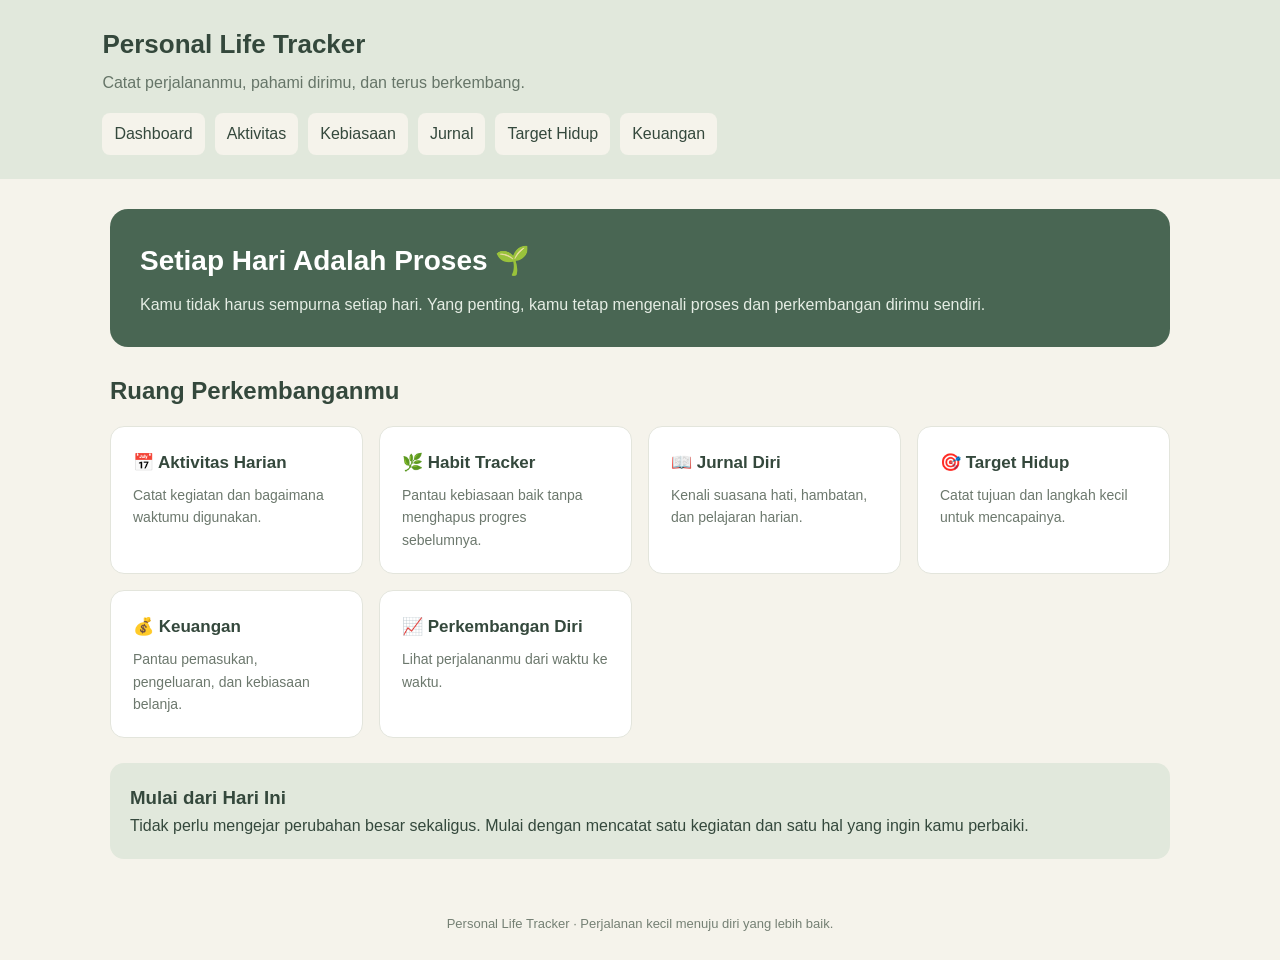
==== index.html @ 660a6859 "Buat halaman awal Personal Life Tracker" ====
<!DOCTYPE html>
<html lang="id">
<head>
    <meta charset="UTF-8">
    <meta name="viewport" content="width=device-width, initial-scale=1.0">
    <title>Personal Life Tracker</title>
    <style>
        * {
            box-sizing: border-box;
            margin: 0;
            padding: 0;
        }

        body {
            font-family: Arial, sans-serif;
            background: #f5f3eb;
            color: #34483c;
            line-height: 1.6;
        }

        header {
            background: #e1e8dc;
            padding: 24px 8%;
        }

        header h1 {
            font-size: 26px;
        }

        header p {
            color: #667568;
            margin-top: 4px;
        }

        nav {
            display: flex;
            flex-wrap: wrap;
            gap: 10px;
            margin-top: 18px;
        }

        nav a {
            text-decoration: none;
            color: #34483c;
            padding: 8px 12px;
            border-radius: 8px;
            background: #f5f3eb;
        }

        main {
            max-width: 1100px;
            margin: 30px auto;
            padding: 0 20px;
        }

        .welcome {
            background: #496653;
            color: white;
            padding: 30px;
            border-radius: 18px;
            margin-bottom: 25px;
        }

        .welcome h2 {
            font-size: 28px;
            margin-bottom: 8px;
        }

        .welcome p {
            color: #e5ede4;
        }

        .section-title {
            margin-bottom: 15px;
        }

        .cards {
            display: grid;
            grid-template-columns: repeat(auto-fit, minmax(210px, 1fr));
            gap: 16px;
        }

        .card {
            background: white;
            padding: 22px;
            border-radius: 14px;
            border: 1px solid #e3e5dc;
        }

        .card h3 {
            margin-bottom: 8px;
            font-size: 17px;
        }

        .card p {
            color: #6c786d;
            font-size: 14px;
        }

        .status {
            margin-top: 25px;
            padding: 20px;
            background: #e1e8dc;
            border-radius: 14px;
        }

        footer {
            text-align: center;
            padding: 25px;
            color: #758074;
            font-size: 13px;
        }

        @media (max-width: 600px) {
            header {
                padding: 20px;
            }

            .welcome {
                padding: 22px;
            }

            .welcome h2 {
                font-size: 23px;
            }

            main {
                margin-top: 20px;
            }
        }
    </style>
</head>
<body>

    <header>
        <h1>Personal Life Tracker</h1>
        <p>Catat perjalananmu, pahami dirimu, dan terus berkembang.</p>

        <nav>
            <a href="index.html">Dashboard</a>
            <a href="#aktivitas">Aktivitas</a>
            <a href="#kebiasaan">Kebiasaan</a>
            <a href="#jurnal">Jurnal</a>
            <a href="#target">Target Hidup</a>
            <a href="#keuangan">Keuangan</a>
        </nav>
    </header>

    <main>
        <section class="welcome">
            <h2>Setiap Hari Adalah Proses 🌱</h2>
            <p>
                Kamu tidak harus sempurna setiap hari.
                Yang penting, kamu tetap mengenali proses dan
                perkembangan dirimu sendiri.
            </p>
        </section>

        <h2 class="section-title">Ruang Perkembanganmu</h2>

        <section class="cards">
            <article class="card" id="aktivitas">
                <h3>📅 Aktivitas Harian</h3>
                <p>Catat kegiatan dan bagaimana waktumu digunakan.</p>
            </article>

            <article class="card" id="kebiasaan">
                <h3>🌿 Habit Tracker</h3>
                <p>Pantau kebiasaan baik tanpa menghapus progres sebelumnya.</p>
            </article>

            <article class="card" id="jurnal">
                <h3>📖 Jurnal Diri</h3>
                <p>Kenali suasana hati, hambatan, dan pelajaran harian.</p>
            </article>

            <article class="card" id="target">
                <h3>🎯 Target Hidup</h3>
                <p>Catat tujuan dan langkah kecil untuk mencapainya.</p>
            </article>

            <article class="card" id="keuangan">
                <h3>💰 Keuangan</h3>
                <p>Pantau pemasukan, pengeluaran, dan kebiasaan belanja.</p>
            </article>

            <article class="card" id="progres">
                <h3>📈 Perkembangan Diri</h3>
                <p>Lihat perjalananmu dari waktu ke waktu.</p>
            </article>
        </section>

        <section class="status">
            <h3>Mulai dari Hari Ini</h3>
            <p>
                Tidak perlu mengejar perubahan besar sekaligus.
                Mulai dengan mencatat satu kegiatan dan satu hal
                yang ingin kamu perbaiki.
            </p>
        </section>
    </main>

    <footer>
        Personal Life Tracker · Perjalanan kecil menuju diri yang lebih baik.
    </footer>

</body>
</html>
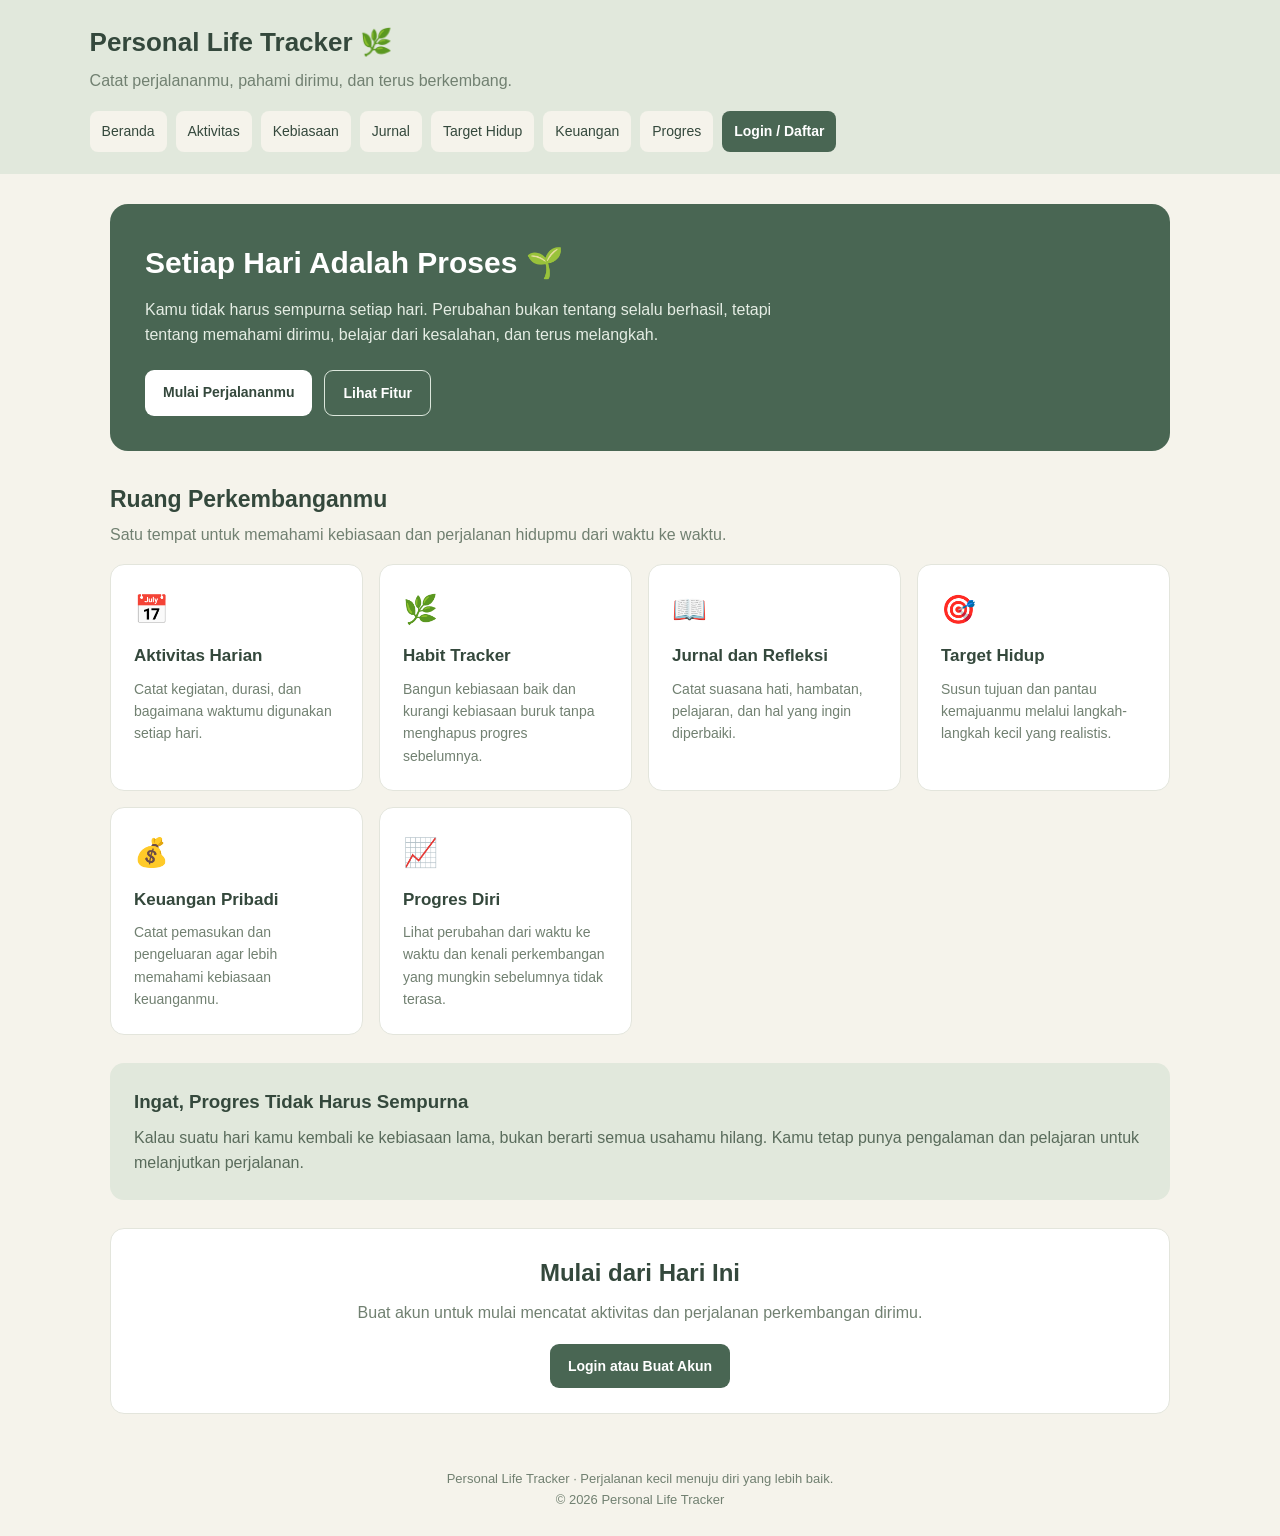
==== commit 14fc88c2: "Refactor index.html for improved UI and content Updated styles and content for improved layout and r" ====
--- a/index.html
+++ b/index.html
@@ -1,10 +1,11 @@
-
 <!DOCTYPE html>
 <html lang="id">
 <head>
     <meta charset="UTF-8">
     <meta name="viewport" content="width=device-width, initial-scale=1.0">
+    <meta name="description" content="Personal Life Tracker untuk mencatat aktivitas, kebiasaan, jurnal, keuangan, dan perkembangan diri.">
     <title>Personal Life Tracker</title>
+
     <style>
         * {
             box-sizing: border-box;
@@ -12,16 +13,38 @@
             padding: 0;
         }
 
+        :root {
+            --green: #496653;
+            --green-dark: #34483c;
+            --green-light: #e1e8dc;
+            --cream: #f5f3eb;
+            --white: #ffffff;
+            --text-muted: #718071;
+            --border: #e3e5dc;
+        }
+
+        html {
+            scroll-behavior: smooth;
+        }
+
         body {
             font-family: Arial, sans-serif;
-            background: #f5f3eb;
-            color: #34483c;
+            background: var(--cream);
+            color: var(--green-dark);
             line-height: 1.6;
         }
 
         header {
-            background: #e1e8dc;
-            padding: 24px 8%;
+            background: var(--green-light);
+            padding: 22px 7%;
+        }
+
+        .header-top {
+            display: flex;
+            align-items: center;
+            justify-content: space-between;
+            flex-wrap: wrap;
+            gap: 12px;
         }
 
         header h1 {
@@ -29,23 +52,40 @@
         }
 
         header p {
-            color: #667568;
+            color: var(--text-muted);
             margin-top: 4px;
         }
 
         nav {
             display: flex;
             flex-wrap: wrap;
-            gap: 10px;
+            align-items: center;
+            gap: 9px;
             margin-top: 18px;
         }
 
         nav a {
             text-decoration: none;
-            color: #34483c;
-            padding: 8px 12px;
+            color: var(--green-dark);
+            padding: 9px 12px;
             border-radius: 8px;
-            background: #f5f3eb;
+            background: var(--cream);
+            font-size: 14px;
+            transition: 0.2s;
+        }
+
+        nav a:hover {
+            background: #d0ddce;
+        }
+
+        nav .login-link {
+            background: var(--green);
+            color: var(--white);
+            font-weight: bold;
+        }
+
+        nav .login-link:hover {
+            background: #354e3d;
         }
 
         main {
@@ -55,37 +95,93 @@
         }
 
         .welcome {
-            background: #496653;
-            color: white;
-            padding: 30px;
+            background: var(--green);
+            color: var(--white);
+            padding: 35px;
             border-radius: 18px;
-            margin-bottom: 25px;
+            margin-bottom: 30px;
         }
 
         .welcome h2 {
-            font-size: 28px;
-            margin-bottom: 8px;
+            font-size: 30px;
+            margin-bottom: 10px;
         }
 
         .welcome p {
             color: #e5ede4;
-        }
-
-        .section-title {
-            margin-bottom: 15px;
+            max-width: 650px;
+        }
+
+        .welcome-actions {
+            display: flex;
+            flex-wrap: wrap;
+            gap: 12px;
+            margin-top: 22px;
+        }
+
+        .button {
+            display: inline-block;
+            text-decoration: none;
+            border-radius: 9px;
+            padding: 11px 18px;
+            font-weight: bold;
+            font-size: 14px;
+            transition: 0.2s;
+        }
+
+        .button-primary {
+            background: var(--white);
+            color: var(--green-dark);
+        }
+
+        .button-primary:hover {
+            background: var(--green-light);
+        }
+
+        .button-secondary {
+            border: 1px solid #dce7dc;
+            color: var(--white);
+        }
+
+        .button-secondary:hover {
+            background: #ffffff18;
+        }
+
+        .section-heading {
+            margin-bottom: 16px;
+        }
+
+        .section-heading h2 {
+            font-size: 23px;
+        }
+
+        .section-heading p {
+            color: var(--text-muted);
+            margin-top: 4px;
         }
 
         .cards {
             display: grid;
-            grid-template-columns: repeat(auto-fit, minmax(210px, 1fr));
+            grid-template-columns: repeat(auto-fit, minmax(220px, 1fr));
             gap: 16px;
         }
 
         .card {
-            background: white;
-            padding: 22px;
+            background: var(--white);
+            padding: 23px;
             border-radius: 14px;
-            border: 1px solid #e3e5dc;
+            border: 1px solid var(--border);
+            transition: transform 0.2s, box-shadow 0.2s;
+        }
+
+        .card:hover {
+            transform: translateY(-3px);
+            box-shadow: 0 8px 20px #34483c0c;
+        }
+
+        .card-icon {
+            font-size: 28px;
+            margin-bottom: 10px;
         }
 
         .card h3 {
@@ -94,21 +190,56 @@
         }
 
         .card p {
-            color: #6c786d;
+            color: var(--text-muted);
             font-size: 14px;
         }
 
         .status {
-            margin-top: 25px;
-            padding: 20px;
-            background: #e1e8dc;
+            margin-top: 28px;
+            padding: 24px;
+            background: var(--green-light);
             border-radius: 14px;
+        }
+
+        .status h3 {
+            margin-bottom: 8px;
+        }
+
+        .status p {
+            color: #596b5b;
+        }
+
+        .start-card {
+            margin-top: 28px;
+            padding: 25px;
+            background: var(--white);
+            border: 1px solid var(--border);
+            border-radius: 14px;
+            text-align: center;
+        }
+
+        .start-card h2 {
+            margin-bottom: 8px;
+        }
+
+        .start-card p {
+            color: var(--text-muted);
+            margin-bottom: 18px;
+        }
+
+        .start-card .button {
+            background: var(--green);
+            color: var(--white);
+        }
+
+        .start-card .button:hover {
+            background: #354e3d;
         }
 
         footer {
             text-align: center;
-            padding: 25px;
-            color: #758074;
+            padding: 25px 20px;
+            color: var(--text-muted);
             font-size: 13px;
         }
 
@@ -117,33 +248,57 @@
                 padding: 20px;
             }
 
-            .welcome {
-                padding: 22px;
-            }
-
-            .welcome h2 {
+            header h1 {
                 font-size: 23px;
+            }
+
+            nav {
+                gap: 7px;
+            }
+
+            nav a {
+                padding: 8px 10px;
+                font-size: 13px;
             }
 
             main {
                 margin-top: 20px;
+                padding: 0 15px;
+            }
+
+            .welcome {
+                padding: 24px;
+            }
+
+            .welcome h2 {
+                font-size: 24px;
+            }
+
+            .cards {
+                grid-template-columns: 1fr;
             }
         }
     </style>
 </head>
+
 <body>
-
     <header>
-        <h1>Personal Life Tracker</h1>
-        <p>Catat perjalananmu, pahami dirimu, dan terus berkembang.</p>
+        <div class="header-top">
+            <div>
+                <h1>Personal Life Tracker 🌿</h1>
+                <p>Catat perjalananmu, pahami dirimu, dan terus berkembang.</p>
+            </div>
+        </div>
 
         <nav>
-            <a href="index.html">Dashboard</a>
+            <a href="index.html">Beranda</a>
             <a href="#aktivitas">Aktivitas</a>
             <a href="#kebiasaan">Kebiasaan</a>
             <a href="#jurnal">Jurnal</a>
             <a href="#target">Target Hidup</a>
             <a href="#keuangan">Keuangan</a>
+            <a href="#progres">Progres</a>
+            <a href="pages/login.html" class="login-link">Login / Daftar</a>
         </nav>
     </header>
 
@@ -151,59 +306,120 @@
         <section class="welcome">
             <h2>Setiap Hari Adalah Proses 🌱</h2>
             <p>
-                Kamu tidak harus sempurna setiap hari.
-                Yang penting, kamu tetap mengenali proses dan
-                perkembangan dirimu sendiri.
+                Kamu tidak harus sempurna setiap hari. Perubahan bukan
+                tentang selalu berhasil, tetapi tentang memahami dirimu,
+                belajar dari kesalahan, dan terus melangkah.
+            </p>
+
+            <div class="welcome-actions">
+                <a href="pages/login.html" class="button button-primary">
+                    Mulai Perjalananmu
+                </a>
+
+                <a href="#fitur" class="button button-secondary">
+                    Lihat Fitur
+                </a>
+            </div>
+        </section>
+
+        <section id="fitur">
+            <div class="section-heading">
+                <h2>Ruang Perkembanganmu</h2>
+                <p>
+                    Satu tempat untuk memahami kebiasaan dan perjalanan
+                    hidupmu dari waktu ke waktu.
+                </p>
+            </div>
+
+            <div class="cards">
+                <article class="card" id="aktivitas">
+                    <div class="card-icon">📅</div>
+                    <h3>Aktivitas Harian</h3>
+                    <p>
+                        Catat kegiatan, durasi, dan bagaimana waktumu
+                        digunakan setiap hari.
+                    </p>
+                </article>
+
+                <article class="card" id="kebiasaan">
+                    <div class="card-icon">🌿</div>
+                    <h3>Habit Tracker</h3>
+                    <p>
+                        Bangun kebiasaan baik dan kurangi kebiasaan buruk
+                        tanpa menghapus progres sebelumnya.
+                    </p>
+                </article>
+
+                <article class="card" id="jurnal">
+                    <div class="card-icon">📖</div>
+                    <h3>Jurnal dan Refleksi</h3>
+                    <p>
+                        Catat suasana hati, hambatan, pelajaran, dan
+                        hal yang ingin diperbaiki.
+                    </p>
+                </article>
+
+                <article class="card" id="target">
+                    <div class="card-icon">🎯</div>
+                    <h3>Target Hidup</h3>
+                    <p>
+                        Susun tujuan dan pantau kemajuanmu melalui
+                        langkah-langkah kecil yang realistis.
+                    </p>
+                </article>
+
+                <article class="card" id="keuangan">
+                    <div class="card-icon">💰</div>
+                    <h3>Keuangan Pribadi</h3>
+                    <p>
+                        Catat pemasukan dan pengeluaran agar lebih
+                        memahami kebiasaan keuanganmu.
+                    </p>
+                </article>
+
+                <article class="card" id="progres">
+                    <div class="card-icon">📈</div>
+                    <h3>Progres Diri</h3>
+                    <p>
+                        Lihat perubahan dari waktu ke waktu dan kenali
+                        perkembangan yang mungkin sebelumnya tidak terasa.
+                    </p>
+                </article>
+            </div>
+        </section>
+
+        <section class="status">
+            <h3>Ingat, Progres Tidak Harus Sempurna</h3>
+            <p>
+                Kalau suatu hari kamu kembali ke kebiasaan lama,
+                bukan berarti semua usahamu hilang. Kamu tetap punya
+                pengalaman dan pelajaran untuk melanjutkan perjalanan.
             </p>
         </section>
 
-        <h2 class="section-title">Ruang Perkembanganmu</h2>
-
-        <section class="cards">
-            <article class="card" id="aktivitas">
-                <h3>📅 Aktivitas Harian</h3>
-                <p>Catat kegiatan dan bagaimana waktumu digunakan.</p>
-            </article>
-
-            <article class="card" id="kebiasaan">
-                <h3>🌿 Habit Tracker</h3>
-                <p>Pantau kebiasaan baik tanpa menghapus progres sebelumnya.</p>
-            </article>
-
-            <article class="card" id="jurnal">
-                <h3>📖 Jurnal Diri</h3>
-                <p>Kenali suasana hati, hambatan, dan pelajaran harian.</p>
-            </article>
-
-            <article class="card" id="target">
-                <h3>🎯 Target Hidup</h3>
-                <p>Catat tujuan dan langkah kecil untuk mencapainya.</p>
-            </article>
-
-            <article class="card" id="keuangan">
-                <h3>💰 Keuangan</h3>
-                <p>Pantau pemasukan, pengeluaran, dan kebiasaan belanja.</p>
-            </article>
-
-            <article class="card" id="progres">
-                <h3>📈 Perkembangan Diri</h3>
-                <p>Lihat perjalananmu dari waktu ke waktu.</p>
-            </article>
-        </section>
-
-        <section class="status">
-            <h3>Mulai dari Hari Ini</h3>
+        <section class="start-card">
+            <h2>Mulai dari Hari Ini</h2>
             <p>
-                Tidak perlu mengejar perubahan besar sekaligus.
-                Mulai dengan mencatat satu kegiatan dan satu hal
-                yang ingin kamu perbaiki.
+                Buat akun untuk mulai mencatat aktivitas dan perjalanan
+                perkembangan dirimu.
             </p>
+
+            <a href="pages/login.html" class="button">
+                Login atau Buat Akun
+            </a>
         </section>
     </main>
 
     <footer>
-        Personal Life Tracker · Perjalanan kecil menuju diri yang lebih baik.
+        <p>
+            Personal Life Tracker · Perjalanan kecil menuju diri yang lebih baik.
+        </p>
+        <p>© <span id="year"></span> Personal Life Tracker</p>
     </footer>
 
+    <script>
+        document.getElementById("year").textContent =
+            new Date().getFullYear();
+    </script>
 </body>
 </html>
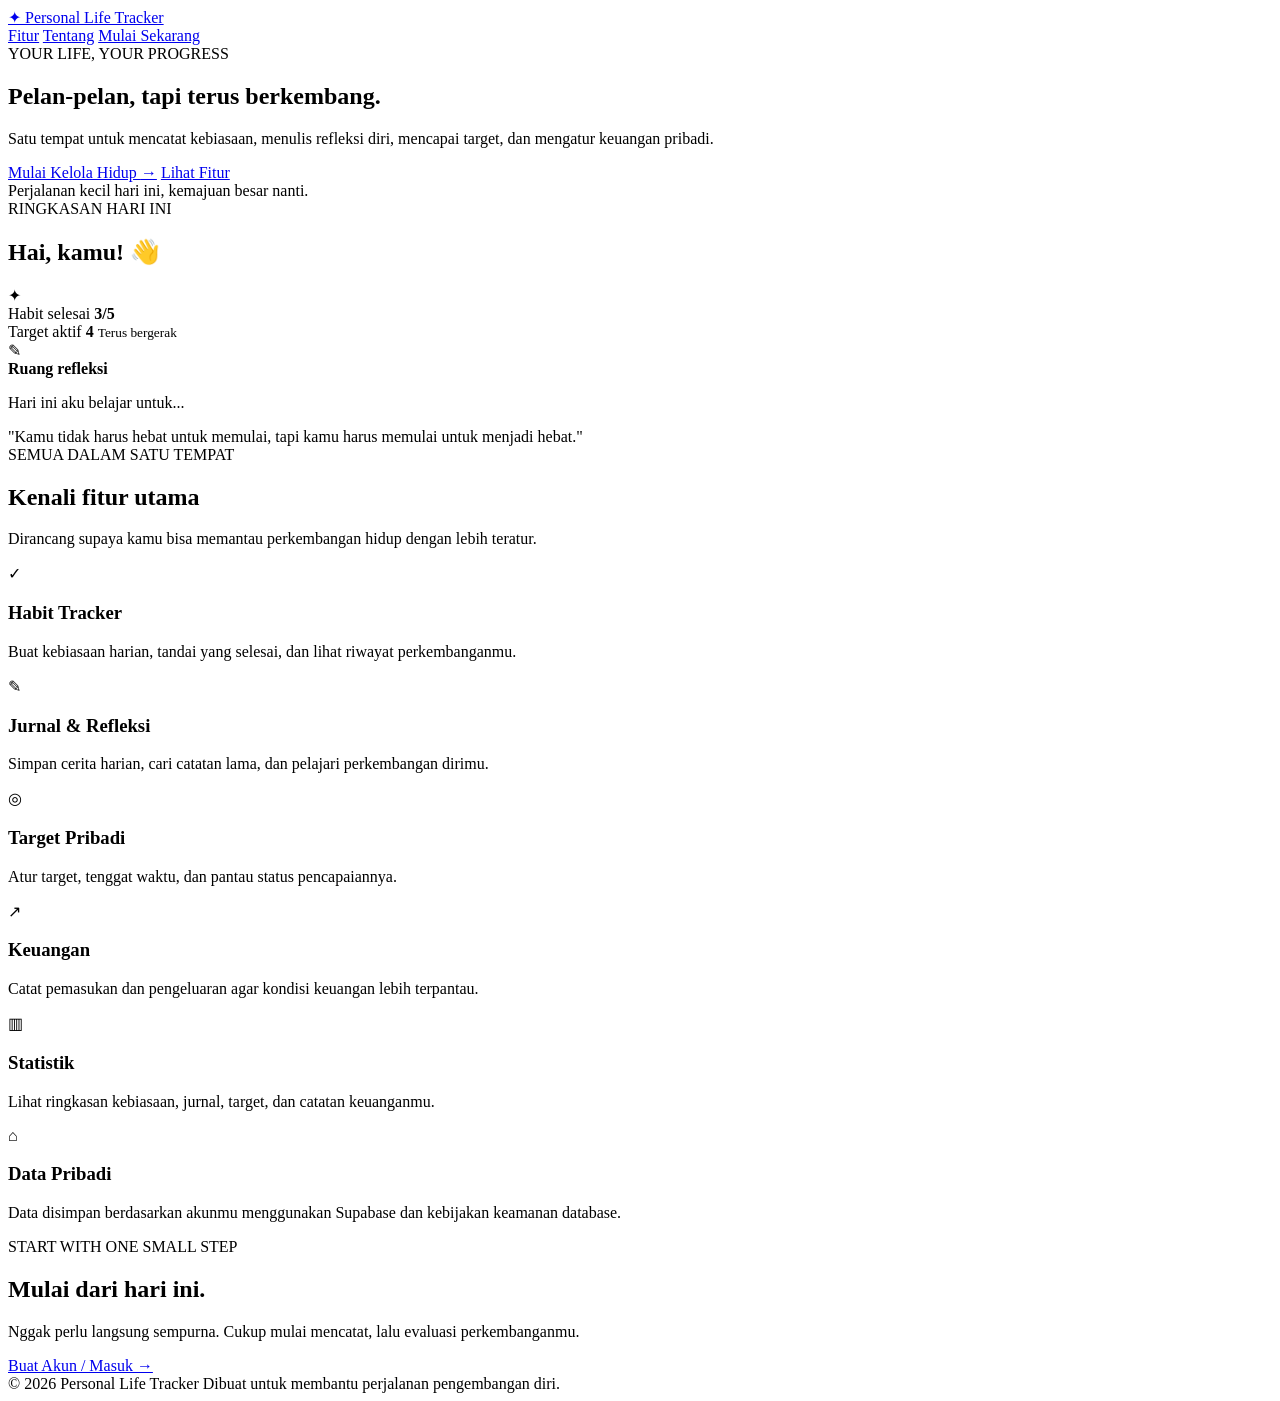
==== commit 765c36f8: "Refactor index.html for improved layout and description Updated meta description and modified header" ====
--- a/index.html
+++ b/index.html
@@ -3,423 +3,131 @@
 <head>
     <meta charset="UTF-8">
     <meta name="viewport" content="width=device-width, initial-scale=1.0">
-    <meta name="description" content="Personal Life Tracker untuk mencatat aktivitas, kebiasaan, jurnal, keuangan, dan perkembangan diri.">
+    <meta name="description" content="Personal Life Tracker untuk mengatur kebiasaan, jurnal, target, dan keuangan pribadi.">
     <title>Personal Life Tracker</title>
-
-    <style>
-        * {
-            box-sizing: border-box;
-            margin: 0;
-            padding: 0;
-        }
-
-        :root {
-            --green: #496653;
-            --green-dark: #34483c;
-            --green-light: #e1e8dc;
-            --cream: #f5f3eb;
-            --white: #ffffff;
-            --text-muted: #718071;
-            --border: #e3e5dc;
-        }
-
-        html {
-            scroll-behavior: smooth;
-        }
-
-        body {
-            font-family: Arial, sans-serif;
-            background: var(--cream);
-            color: var(--green-dark);
-            line-height: 1.6;
-        }
-
-        header {
-            background: var(--green-light);
-            padding: 22px 7%;
-        }
-
-        .header-top {
-            display: flex;
-            align-items: center;
-            justify-content: space-between;
-            flex-wrap: wrap;
-            gap: 12px;
-        }
-
-        header h1 {
-            font-size: 26px;
-        }
-
-        header p {
-            color: var(--text-muted);
-            margin-top: 4px;
-        }
-
-        nav {
-            display: flex;
-            flex-wrap: wrap;
-            align-items: center;
-            gap: 9px;
-            margin-top: 18px;
-        }
-
-        nav a {
-            text-decoration: none;
-            color: var(--green-dark);
-            padding: 9px 12px;
-            border-radius: 8px;
-            background: var(--cream);
-            font-size: 14px;
-            transition: 0.2s;
-        }
-
-        nav a:hover {
-            background: #d0ddce;
-        }
-
-        nav .login-link {
-            background: var(--green);
-            color: var(--white);
-            font-weight: bold;
-        }
-
-        nav .login-link:hover {
-            background: #354e3d;
-        }
-
-        main {
-            max-width: 1100px;
-            margin: 30px auto;
-            padding: 0 20px;
-        }
-
-        .welcome {
-            background: var(--green);
-            color: var(--white);
-            padding: 35px;
-            border-radius: 18px;
-            margin-bottom: 30px;
-        }
-
-        .welcome h2 {
-            font-size: 30px;
-            margin-bottom: 10px;
-        }
-
-        .welcome p {
-            color: #e5ede4;
-            max-width: 650px;
-        }
-
-        .welcome-actions {
-            display: flex;
-            flex-wrap: wrap;
-            gap: 12px;
-            margin-top: 22px;
-        }
-
-        .button {
-            display: inline-block;
-            text-decoration: none;
-            border-radius: 9px;
-            padding: 11px 18px;
-            font-weight: bold;
-            font-size: 14px;
-            transition: 0.2s;
-        }
-
-        .button-primary {
-            background: var(--white);
-            color: var(--green-dark);
-        }
-
-        .button-primary:hover {
-            background: var(--green-light);
-        }
-
-        .button-secondary {
-            border: 1px solid #dce7dc;
-            color: var(--white);
-        }
-
-        .button-secondary:hover {
-            background: #ffffff18;
-        }
-
-        .section-heading {
-            margin-bottom: 16px;
-        }
-
-        .section-heading h2 {
-            font-size: 23px;
-        }
-
-        .section-heading p {
-            color: var(--text-muted);
-            margin-top: 4px;
-        }
-
-        .cards {
-            display: grid;
-            grid-template-columns: repeat(auto-fit, minmax(220px, 1fr));
-            gap: 16px;
-        }
-
-        .card {
-            background: var(--white);
-            padding: 23px;
-            border-radius: 14px;
-            border: 1px solid var(--border);
-            transition: transform 0.2s, box-shadow 0.2s;
-        }
-
-        .card:hover {
-            transform: translateY(-3px);
-            box-shadow: 0 8px 20px #34483c0c;
-        }
-
-        .card-icon {
-            font-size: 28px;
-            margin-bottom: 10px;
-        }
-
-        .card h3 {
-            margin-bottom: 8px;
-            font-size: 17px;
-        }
-
-        .card p {
-            color: var(--text-muted);
-            font-size: 14px;
-        }
-
-        .status {
-            margin-top: 28px;
-            padding: 24px;
-            background: var(--green-light);
-            border-radius: 14px;
-        }
-
-        .status h3 {
-            margin-bottom: 8px;
-        }
-
-        .status p {
-            color: #596b5b;
-        }
-
-        .start-card {
-            margin-top: 28px;
-            padding: 25px;
-            background: var(--white);
-            border: 1px solid var(--border);
-            border-radius: 14px;
-            text-align: center;
-        }
-
-        .start-card h2 {
-            margin-bottom: 8px;
-        }
-
-        .start-card p {
-            color: var(--text-muted);
-            margin-bottom: 18px;
-        }
-
-        .start-card .button {
-            background: var(--green);
-            color: var(--white);
-        }
-
-        .start-card .button:hover {
-            background: #354e3d;
-        }
-
-        footer {
-            text-align: center;
-            padding: 25px 20px;
-            color: var(--text-muted);
-            font-size: 13px;
-        }
-
-        @media (max-width: 600px) {
-            header {
-                padding: 20px;
-            }
-
-            header h1 {
-                font-size: 23px;
-            }
-
-            nav {
-                gap: 7px;
-            }
-
-            nav a {
-                padding: 8px 10px;
-                font-size: 13px;
-            }
-
-            main {
-                margin-top: 20px;
-                padding: 0 15px;
-            }
-
-            .welcome {
-                padding: 24px;
-            }
-
-            .welcome h2 {
-                font-size: 24px;
-            }
-
-            .cards {
-                grid-template-columns: 1fr;
-            }
-        }
-    </style>
+    <link rel="stylesheet" href="css/style.css">
 </head>
-
 <body>
-    <header>
-        <div class="header-top">
-            <div>
-                <h1>Personal Life Tracker 🌿</h1>
-                <p>Catat perjalananmu, pahami dirimu, dan terus berkembang.</p>
-            </div>
-        </div>
-
-        <nav>
-            <a href="index.html">Beranda</a>
-            <a href="#aktivitas">Aktivitas</a>
-            <a href="#kebiasaan">Kebiasaan</a>
-            <a href="#jurnal">Jurnal</a>
-            <a href="#target">Target Hidup</a>
-            <a href="#keuangan">Keuangan</a>
-            <a href="#progres">Progres</a>
-            <a href="pages/login.html" class="login-link">Login / Daftar</a>
+    <header class="site-header">
+        <a href="index.html" class="brand">
+            <span class="brand-icon">✦</span>
+            Personal Life Tracker
+        </a>
+        <nav class="nav-links">
+            <a href="#fitur">Fitur</a>
+            <a href="#tentang">Tentang</a>
+            <a href="pages/login.html" class="button button-small">Mulai Sekarang</a>
         </nav>
     </header>
 
     <main>
-        <section class="welcome">
-            <h2>Setiap Hari Adalah Proses 🌱</h2>
-            <p>
-                Kamu tidak harus sempurna setiap hari. Perubahan bukan
-                tentang selalu berhasil, tetapi tentang memahami dirimu,
-                belajar dari kesalahan, dan terus melangkah.
-            </p>
+        <section class="hero">
+            <div class="hero-content">
+                <span class="eyebrow">YOUR LIFE, YOUR PROGRESS</span>
+                <h1>Pelan-pelan, tapi <span class="accent-text">terus berkembang.</span></h1>
+                <p>
+                    Satu tempat untuk mencatat kebiasaan, menulis refleksi diri,
+                    mencapai target, dan mengatur keuangan pribadi.
+                </p>
+                <div class="hero-actions">
+                    <a href="pages/login.html" class="button">Mulai Kelola Hidup <span>→</span></a>
+                    <a href="#fitur" class="button button-outline">Lihat Fitur</a>
+                </div>
+                <div class="hero-note">
+                    <span class="status-dot"></span>
+                    Perjalanan kecil hari ini, kemajuan besar nanti.
+                </div>
+            </div>
 
-            <div class="welcome-actions">
-                <a href="pages/login.html" class="button button-primary">
-                    Mulai Perjalananmu
-                </a>
-
-                <a href="#fitur" class="button button-secondary">
-                    Lihat Fitur
-                </a>
+            <div class="hero-preview">
+                <div class="preview-top">
+                    <div>
+                        <span class="muted">RINGKASAN HARI INI</span>
+                        <h2>Hai, kamu! 👋</h2>
+                    </div>
+                    <span class="preview-symbol">✦</span>
+                </div>
+                <div class="preview-stat-grid">
+                    <div class="preview-stat">
+                        <span>Habit selesai</span>
+                        <strong>3/5</strong>
+                        <div class="mini-progress"><span style="width:60%"></span></div>
+                    </div>
+                    <div class="preview-stat">
+                        <span>Target aktif</span>
+                        <strong>4</strong>
+                        <small>Terus bergerak</small>
+                    </div>
+                </div>
+                <div class="preview-journal">
+                    <span class="journal-icon">✎</span>
+                    <div>
+                        <strong>Ruang refleksi</strong>
+                        <p>Hari ini aku belajar untuk...</p>
+                    </div>
+                </div>
+                <div class="preview-quote">
+                    "Kamu tidak harus hebat untuk memulai, tapi kamu harus memulai untuk menjadi hebat."
+                </div>
             </div>
         </section>
 
-        <section id="fitur">
+        <section id="fitur" class="section">
             <div class="section-heading">
-                <h2>Ruang Perkembanganmu</h2>
-                <p>
-                    Satu tempat untuk memahami kebiasaan dan perjalanan
-                    hidupmu dari waktu ke waktu.
-                </p>
+                <span class="eyebrow">SEMUA DALAM SATU TEMPAT</span>
+                <h2>Kenali fitur utama</h2>
+                <p>Dirancang supaya kamu bisa memantau perkembangan hidup dengan lebih teratur.</p>
             </div>
 
-            <div class="cards">
-                <article class="card" id="aktivitas">
-                    <div class="card-icon">📅</div>
-                    <h3>Aktivitas Harian</h3>
-                    <p>
-                        Catat kegiatan, durasi, dan bagaimana waktumu
-                        digunakan setiap hari.
-                    </p>
+            <div class="feature-grid">
+                <article class="feature-card">
+                    <div class="feature-icon">✓</div>
+                    <h3>Habit Tracker</h3>
+                    <p>Buat kebiasaan harian, tandai yang selesai, dan lihat riwayat perkembanganmu.</p>
                 </article>
-
-                <article class="card" id="kebiasaan">
-                    <div class="card-icon">🌿</div>
-                    <h3>Habit Tracker</h3>
-                    <p>
-                        Bangun kebiasaan baik dan kurangi kebiasaan buruk
-                        tanpa menghapus progres sebelumnya.
-                    </p>
+                <article class="feature-card">
+                    <div class="feature-icon">✎</div>
+                    <h3>Jurnal & Refleksi</h3>
+                    <p>Simpan cerita harian, cari catatan lama, dan pelajari perkembangan dirimu.</p>
                 </article>
-
-                <article class="card" id="jurnal">
-                    <div class="card-icon">📖</div>
-                    <h3>Jurnal dan Refleksi</h3>
-                    <p>
-                        Catat suasana hati, hambatan, pelajaran, dan
-                        hal yang ingin diperbaiki.
-                    </p>
+                <article class="feature-card">
+                    <div class="feature-icon">◎</div>
+                    <h3>Target Pribadi</h3>
+                    <p>Atur target, tenggat waktu, dan pantau status pencapaiannya.</p>
                 </article>
-
-                <article class="card" id="target">
-                    <div class="card-icon">🎯</div>
-                    <h3>Target Hidup</h3>
-                    <p>
-                        Susun tujuan dan pantau kemajuanmu melalui
-                        langkah-langkah kecil yang realistis.
-                    </p>
+                <article class="feature-card">
+                    <div class="feature-icon">↗</div>
+                    <h3>Keuangan</h3>
+                    <p>Catat pemasukan dan pengeluaran agar kondisi keuangan lebih terpantau.</p>
                 </article>
-
-                <article class="card" id="keuangan">
-                    <div class="card-icon">💰</div>
-                    <h3>Keuangan Pribadi</h3>
-                    <p>
-                        Catat pemasukan dan pengeluaran agar lebih
-                        memahami kebiasaan keuanganmu.
-                    </p>
+                <article class="feature-card">
+                    <div class="feature-icon">▥</div>
+                    <h3>Statistik</h3>
+                    <p>Lihat ringkasan kebiasaan, jurnal, target, dan catatan keuanganmu.</p>
                 </article>
-
-                <article class="card" id="progres">
-                    <div class="card-icon">📈</div>
-                    <h3>Progres Diri</h3>
-                    <p>
-                        Lihat perubahan dari waktu ke waktu dan kenali
-                        perkembangan yang mungkin sebelumnya tidak terasa.
-                    </p>
+                <article class="feature-card">
+                    <div class="feature-icon">⌂</div>
+                    <h3>Data Pribadi</h3>
+                    <p>Data disimpan berdasarkan akunmu menggunakan Supabase dan kebijakan keamanan database.</p>
                 </article>
             </div>
         </section>
 
-        <section class="status">
-            <h3>Ingat, Progres Tidak Harus Sempurna</h3>
-            <p>
-                Kalau suatu hari kamu kembali ke kebiasaan lama,
-                bukan berarti semua usahamu hilang. Kamu tetap punya
-                pengalaman dan pelajaran untuk melanjutkan perjalanan.
-            </p>
-        </section>
-
-        <section class="start-card">
-            <h2>Mulai dari Hari Ini</h2>
-            <p>
-                Buat akun untuk mulai mencatat aktivitas dan perjalanan
-                perkembangan dirimu.
-            </p>
-
-            <a href="pages/login.html" class="button">
-                Login atau Buat Akun
-            </a>
+        <section id="tentang" class="closing-section">
+            <span class="eyebrow">START WITH ONE SMALL STEP</span>
+            <h2>Mulai dari hari ini.</h2>
+            <p>Nggak perlu langsung sempurna. Cukup mulai mencatat, lalu evaluasi perkembanganmu.</p>
+            <a href="pages/login.html" class="button">Buat Akun / Masuk →</a>
         </section>
     </main>
 
-    <footer>
-        <p>
-            Personal Life Tracker · Perjalanan kecil menuju diri yang lebih baik.
-        </p>
-        <p>© <span id="year"></span> Personal Life Tracker</p>
+    <footer class="site-footer">
+        <span>© <span id="year"></span> Personal Life Tracker</span>
+        <span>Dibuat untuk membantu perjalanan pengembangan diri.</span>
     </footer>
 
     <script>
-        document.getElementById("year").textContent =
-            new Date().getFullYear();
+        document.getElementById("year").textContent = new Date().getFullYear();
     </script>
 </body>
 </html>
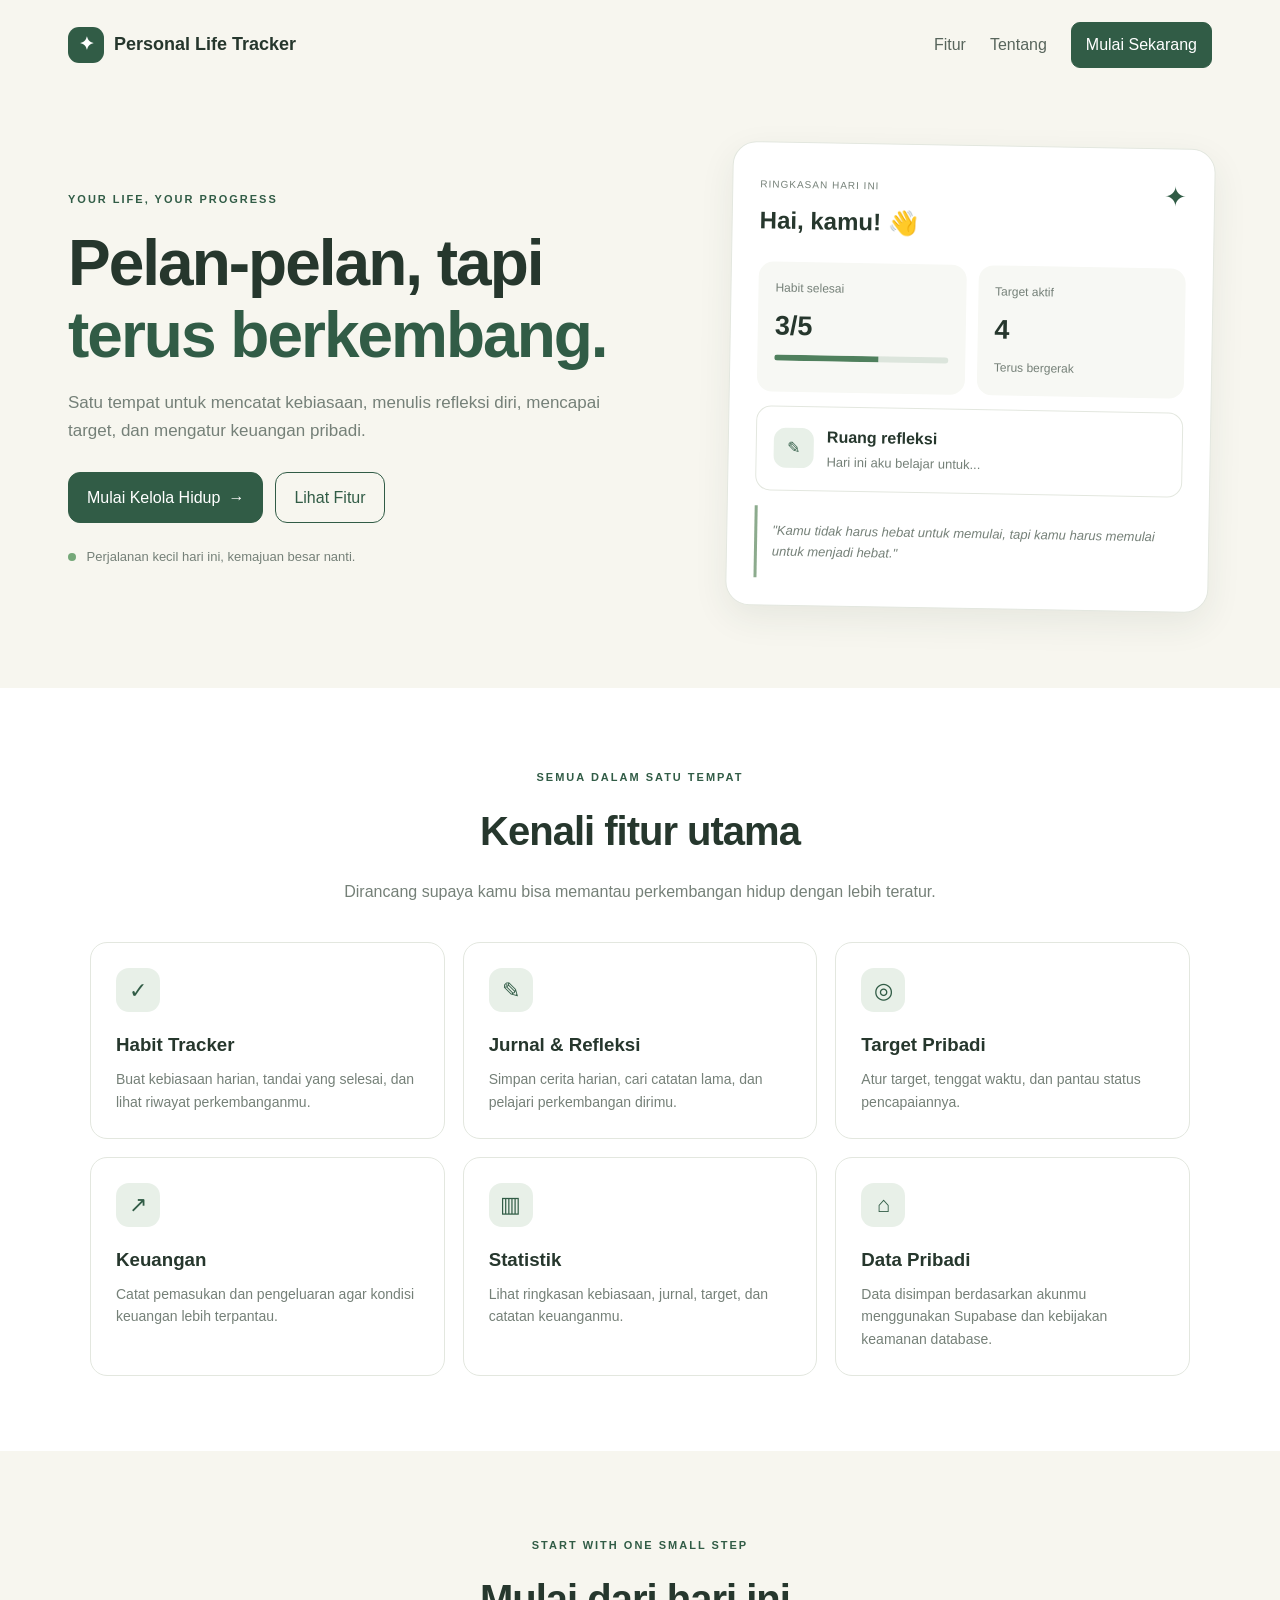
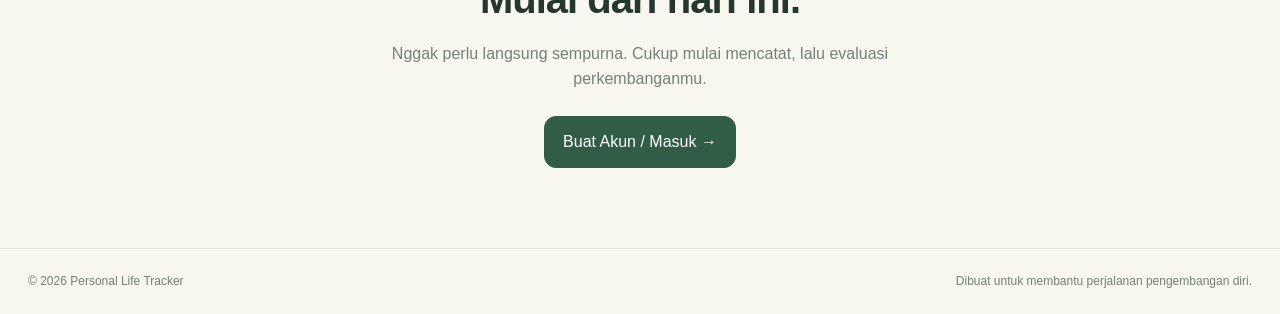
==== commit 05c627e1: "Rebuild LifeTrack project structure" ====
--- a/index.html
+++ b/index.html
@@ -130,4 +130,4 @@
         document.getElementById("year").textContent = new Date().getFullYear();
     </script>
 </body>
-</html>
+</html>
--- a/css/style.css
+++ b/css/style.css
@@ -0,0 +1,828 @@
+:root {
+    --green: #315c46;
+    --green-dark: #234332;
+    --green-light: #e8f0e8;
+    --cream: #f7f6ef;
+    --white: #ffffff;
+    --text: #26372d;
+    --muted: #758078;
+    --border: #e3e7df;
+    --danger: #b84646;
+    --shadow: 0 12px 35px rgba(37, 65, 47, 0.08);
+}
+
+* {
+    box-sizing: border-box;
+}
+
+html {
+    scroll-behavior: smooth;
+}
+
+body {
+    margin: 0;
+    background: var(--cream);
+    color: var(--text);
+    font-family: Inter, "Segoe UI", Arial, sans-serif;
+    line-height: 1.6;
+}
+
+a {
+    color: inherit;
+    text-decoration: none;
+}
+
+button,
+input,
+textarea,
+select {
+    font: inherit;
+}
+
+button,
+.button {
+    display: inline-flex;
+    justify-content: center;
+    align-items: center;
+    gap: 8px;
+    border: 1px solid var(--green);
+    border-radius: 12px;
+    padding: 12px 18px;
+    background: var(--green);
+    color: white;
+    cursor: pointer;
+    transition: 0.2s ease;
+}
+
+button:hover,
+.button:hover {
+    background: var(--green-dark);
+    border-color: var(--green-dark);
+    transform: translateY(-1px);
+}
+
+button:disabled {
+    opacity: 0.55;
+    cursor: not-allowed;
+    transform: none;
+}
+
+.button-small {
+    padding: 9px 14px;
+    border-radius: 9px;
+}
+
+.button-outline {
+    background: transparent;
+    color: var(--green);
+}
+
+.button-outline:hover {
+    color: white;
+}
+
+.button-danger {
+    background: #fff1f0;
+    color: var(--danger);
+    border-color: #f2d0cd;
+}
+
+.button-danger:hover {
+    background: var(--danger);
+    color: white;
+}
+
+.site-header {
+    max-width: 1200px;
+    margin: auto;
+    padding: 22px 28px;
+    display: flex;
+    align-items: center;
+    justify-content: space-between;
+    gap: 20px;
+}
+
+.brand {
+    display: inline-flex;
+    align-items: center;
+    gap: 10px;
+    font-weight: 800;
+    font-size: 18px;
+}
+
+.brand-icon {
+    display: grid;
+    place-items: center;
+    width: 36px;
+    height: 36px;
+    background: var(--green);
+    color: white;
+    border-radius: 11px;
+}
+
+.nav-links {
+    display: flex;
+    align-items: center;
+    gap: 24px;
+}
+
+.nav-links a:not(.button) {
+    color: #58655c;
+}
+
+.hero {
+    max-width: 1200px;
+    min-height: 540px;
+    margin: auto;
+    padding: 55px 28px 80px;
+    display: grid;
+    grid-template-columns: 1.1fr 0.9fr;
+    align-items: center;
+    gap: 70px;
+}
+
+.hero-content h1 {
+    max-width: 680px;
+    margin: 18px 0;
+    font-size: clamp(38px, 5vw, 64px);
+    line-height: 1.12;
+    letter-spacing: -2px;
+}
+
+.hero-content > p {
+    max-width: 570px;
+    color: var(--muted);
+    font-size: 17px;
+}
+
+.eyebrow {
+    color: var(--green);
+    font-size: 11px;
+    font-weight: 800;
+    letter-spacing: 2px;
+}
+
+.accent-text {
+    color: var(--green);
+}
+
+.hero-actions {
+    display: flex;
+    flex-wrap: wrap;
+    gap: 12px;
+    margin-top: 28px;
+}
+
+.hero-note {
+    margin-top: 24px;
+    color: var(--muted);
+    font-size: 13px;
+}
+
+.status-dot {
+    display: inline-block;
+    width: 8px;
+    height: 8px;
+    margin-right: 7px;
+    border-radius: 50%;
+    background: #75a879;
+}
+
+.hero-preview {
+    padding: 27px;
+    background: var(--white);
+    border: 1px solid var(--border);
+    border-radius: 24px;
+    box-shadow: var(--shadow);
+    transform: rotate(1deg);
+}
+
+.preview-top {
+    display: flex;
+    justify-content: space-between;
+    align-items: flex-start;
+}
+
+.preview-top h2 {
+    margin: 6px 0 22px;
+}
+
+.muted {
+    color: var(--muted);
+    font-size: 10px;
+    letter-spacing: 1px;
+}
+
+.preview-symbol {
+    color: var(--green);
+    font-size: 27px;
+}
+
+.preview-stat-grid {
+    display: grid;
+    grid-template-columns: 1fr 1fr;
+    gap: 12px;
+}
+
+.preview-stat {
+    padding: 17px;
+    border-radius: 15px;
+    background: #f7f8f4;
+}
+
+.preview-stat span,
+.preview-stat small {
+    display: block;
+    color: var(--muted);
+    font-size: 12px;
+}
+
+.preview-stat strong {
+    display: block;
+    margin: 7px 0;
+    font-size: 27px;
+}
+
+.mini-progress {
+    height: 6px;
+    background: #dce5dc;
+    border-radius: 10px;
+    overflow: hidden;
+}
+
+.mini-progress span {
+    height: 100%;
+    display: block;
+    background: #4f805d;
+}
+
+.preview-journal {
+    display: flex;
+    gap: 13px;
+    align-items: center;
+    margin-top: 14px;
+    padding: 17px;
+    border: 1px solid var(--border);
+    border-radius: 15px;
+}
+
+.journal-icon {
+    display: grid;
+    place-items: center;
+    width: 40px;
+    height: 40px;
+    border-radius: 12px;
+    background: var(--green-light);
+    color: var(--green);
+}
+
+.preview-journal p {
+    margin: 3px 0 0;
+    color: var(--muted);
+    font-size: 13px;
+}
+
+.preview-quote {
+    margin-top: 15px;
+    padding: 15px;
+    border-left: 3px solid #8cab8d;
+    color: var(--muted);
+    font-size: 13px;
+    font-style: italic;
+}
+
+.section {
+    padding: 75px 28px;
+    background: white;
+}
+
+.section-heading {
+    max-width: 650px;
+    margin: 0 auto 38px;
+    text-align: center;
+}
+
+.section-heading h2,
+.closing-section h2 {
+    margin: 10px 0;
+    font-size: clamp(28px, 4vw, 40px);
+    letter-spacing: -1px;
+}
+
+.section-heading p,
+.closing-section p {
+    color: var(--muted);
+}
+
+.feature-grid {
+    max-width: 1100px;
+    margin: auto;
+    display: grid;
+    grid-template-columns: repeat(3, minmax(0, 1fr));
+    gap: 18px;
+}
+
+.feature-card {
+    padding: 25px;
+    border: 1px solid var(--border);
+    border-radius: 17px;
+    background: #fff;
+}
+
+.feature-icon {
+    display: grid;
+    place-items: center;
+    width: 44px;
+    height: 44px;
+    border-radius: 13px;
+    background: var(--green-light);
+    color: var(--green);
+    font-size: 22px;
+}
+
+.feature-card h3 {
+    margin: 18px 0 8px;
+}
+
+.feature-card p {
+    margin: 0;
+    color: var(--muted);
+    font-size: 14px;
+}
+
+.closing-section {
+    padding: 80px 24px;
+    text-align: center;
+}
+
+.closing-section p {
+    max-width: 550px;
+    margin: 10px auto 24px;
+}
+
+.site-footer {
+    display: flex;
+    justify-content: space-between;
+    gap: 15px;
+    padding: 23px 28px;
+    border-top: 1px solid var(--border);
+    color: var(--muted);
+    font-size: 12px;
+}
+
+/* Komponen yang dipakai login dan dashboard */
+
+.page-wrap {
+    max-width: 1200px;
+    margin: auto;
+    padding: 28px;
+}
+
+.auth-layout {
+    min-height: 100vh;
+    display: grid;
+    grid-template-columns: 1fr 1fr;
+}
+
+.auth-side {
+    display: flex;
+    flex-direction: column;
+    justify-content: center;
+    padding: 8%;
+    background: var(--green);
+    color: white;
+}
+
+.auth-side h1 {
+    font-size: clamp(32px, 4vw, 52px);
+    line-height: 1.15;
+}
+
+.auth-side p {
+    color: #e0e9e0;
+}
+
+.auth-main {
+    display: grid;
+    place-items: center;
+    padding: 28px;
+}
+
+.auth-card {
+    width: 100%;
+    max-width: 430px;
+    padding: 30px;
+    border: 1px solid var(--border);
+    border-radius: 20px;
+    background: white;
+    box-shadow: var(--shadow);
+}
+
+.auth-card h2 {
+    margin: 0 0 5px;
+}
+
+.form-group {
+    display: flex;
+    flex-direction: column;
+    gap: 6px;
+    margin: 16px 0;
+}
+
+.form-group label {
+    font-size: 13px;
+    font-weight: 700;
+}
+
+input,
+textarea,
+select {
+    width: 100%;
+    padding: 11px 12px;
+    color: var(--text);
+    background: white;
+    border: 1px solid #dce2da;
+    border-radius: 10px;
+    outline: none;
+}
+
+input:focus,
+textarea:focus,
+select:focus {
+    border-color: #6e9878;
+    box-shadow: 0 0 0 3px rgba(110, 152, 120, 0.12);
+}
+
+textarea {
+    resize: vertical;
+    min-height: 110px;
+}
+
+.full-width {
+    width: 100%;
+}
+
+.muted-text {
+    color: var(--muted);
+    font-size: 13px;
+}
+
+.notice {
+    margin: 12px 0;
+    padding: 12px;
+    border-radius: 10px;
+    font-size: 13px;
+    overflow-wrap: anywhere;
+}
+
+.notice:empty {
+    display: none;
+}
+
+.notice-success {
+    color: #245b36;
+    background: #e8f5e9;
+}
+
+.notice-error {
+    color: #8e2929;
+    background: #fff0ef;
+}
+
+.app-shell {
+    max-width: 1300px;
+    margin: auto;
+    padding: 22px;
+}
+
+.app-header {
+    display: flex;
+    align-items: center;
+    justify-content: space-between;
+    gap: 18px;
+    margin-bottom: 25px;
+}
+
+.app-header h1 {
+    margin: 0;
+    font-size: 28px;
+}
+
+.app-header p {
+    margin: 4px 0 0;
+    color: var(--muted);
+}
+
+.app-actions {
+    display: flex;
+    gap: 10px;
+    flex-wrap: wrap;
+}
+
+.app-nav {
+    display: flex;
+    gap: 8px;
+    flex-wrap: wrap;
+    margin-bottom: 22px;
+}
+
+.app-nav a {
+    padding: 9px 13px;
+    border: 1px solid var(--border);
+    border-radius: 10px;
+    background: white;
+    font-size: 13px;
+}
+
+.app-nav a:hover {
+    color: var(--green);
+    border-color: #a8bea9;
+}
+
+.stats-grid {
+    display: grid;
+    grid-template-columns: repeat(4, minmax(0, 1fr));
+    gap: 14px;
+    margin-bottom: 22px;
+}
+
+.stat-card,
+.panel {
+    padding: 20px;
+    border: 1px solid var(--border);
+    border-radius: 16px;
+    background: white;
+    box-shadow: 0 5px 18px rgba(37, 65, 47, 0.035);
+}
+
+.stat-card span {
+    display: block;
+    color: var(--muted);
+    font-size: 13px;
+}
+
+.stat-card strong {
+    display: block;
+    margin-top: 6px;
+    font-size: 26px;
+    overflow-wrap: anywhere;
+}
+
+.dashboard-grid {
+    display: grid;
+    grid-template-columns: repeat(2, minmax(0, 1fr));
+    gap: 18px;
+    align-items: start;
+}
+
+.panel {
+    min-width: 0;
+    scroll-margin-top: 20px;
+}
+
+.panel-wide {
+    grid-column: 1 / -1;
+}
+
+.panel h2 {
+    margin: 0 0 6px;
+    font-size: 19px;
+}
+
+.panel-description {
+    margin: 0 0 17px;
+    color: var(--muted);
+    font-size: 13px;
+}
+
+.inline-form {
+    display: flex;
+    gap: 9px;
+    align-items: center;
+    margin: 14px 0;
+}
+
+.inline-form > input,
+.inline-form > select {
+    flex: 1;
+    min-width: 0;
+}
+
+.item-list {
+    display: grid;
+    gap: 10px;
+}
+
+.item-row {
+    display: flex;
+    align-items: flex-start;
+    justify-content: space-between;
+    gap: 12px;
+    padding: 13px;
+    border: 1px solid var(--border);
+    border-radius: 12px;
+}
+
+.item-main {
+    display: flex;
+    gap: 10px;
+    align-items: flex-start;
+    min-width: 0;
+    flex: 1;
+}
+
+.item-main input[type="checkbox"] {
+    width: auto;
+    margin-top: 6px;
+}
+
+.item-main strong {
+    display: block;
+    overflow-wrap: anywhere;
+}
+
+.item-main p {
+    margin: 4px 0 0;
+    color: var(--muted);
+    font-size: 12px;
+    overflow-wrap: anywhere;
+}
+
+.item-actions {
+    display: flex;
+    gap: 6px;
+    flex-wrap: wrap;
+}
+
+.item-actions button {
+    padding: 6px 9px;
+    font-size: 12px;
+    border-radius: 8px;
+}
+
+.completed-text {
+    color: var(--muted);
+    text-decoration: line-through;
+}
+
+.progress-track {
+    height: 7px;
+    margin-top: 8px;
+    border-radius: 10px;
+    background: #e7ece6;
+    overflow: hidden;
+}
+
+.progress-fill {
+    height: 100%;
+    background: #4d805a;
+}
+
+.empty-state {
+    padding: 22px 12px;
+    color: var(--muted);
+    text-align: center;
+    font-size: 13px;
+}
+
+.money-positive {
+    color: #2d7543;
+}
+
+.money-negative {
+    color: #b84646;
+}
+
+.filter-row {
+    display: grid;
+    grid-template-columns: repeat(3, minmax(0, 1fr));
+    gap: 9px;
+    margin: 12px 0;
+}
+
+.small-label {
+    display: block;
+    margin-bottom: 5px;
+    color: var(--muted);
+    font-size: 11px;
+}
+
+@media (max-width: 850px) {
+    .hero {
+        grid-template-columns: 1fr;
+        gap: 35px;
+    }
+
+    .hero-preview {
+        max-width: 560px;
+        width: 100%;
+        margin: auto;
+    }
+
+    .feature-grid {
+        grid-template-columns: repeat(2, minmax(0, 1fr));
+    }
+
+    .auth-layout {
+        grid-template-columns: 1fr;
+    }
+
+    .auth-side {
+        padding: 35px 28px;
+    }
+
+    .auth-side h1 {
+        font-size: 34px;
+        margin: 12px 0;
+    }
+
+    .stats-grid {
+        grid-template-columns: repeat(2, minmax(0, 1fr));
+    }
+}
+
+@media (max-width: 600px) {
+    .site-header {
+        padding: 15px 18px;
+        flex-wrap: wrap;
+    }
+
+    .nav-links {
+        width: 100%;
+        justify-content: space-between;
+        gap: 10px;
+        font-size: 13px;
+    }
+
+    .hero {
+        padding: 38px 18px 55px;
+    }
+
+    .hero-content h1 {
+        letter-spacing: -1px;
+    }
+
+    .hero-preview {
+        padding: 18px;
+    }
+
+    .section {
+        padding: 55px 18px;
+    }
+
+    .feature-grid {
+        grid-template-columns: 1fr;
+    }
+
+    .site-footer {
+        flex-direction: column;
+        padding: 20px 18px;
+    }
+
+    .page-wrap,
+    .app-shell {
+        padding: 16px;
+    }
+
+    .app-header {
+        align-items: flex-start;
+        flex-direction: column;
+    }
+
+    .dashboard-grid {
+        grid-template-columns: 1fr;
+    }
+
+    .panel-wide {
+        grid-column: auto;
+    }
+
+    .inline-form {
+        flex-direction: column;
+        align-items: stretch;
+    }
+
+    .filter-row {
+        grid-template-columns: 1fr;
+    }
+
+    .item-row {
+        flex-direction: column;
+    }
+
+    .item-actions {
+        width: 100%;
+    }
+
+    .item-actions button {
+        flex: 1;
+    }
+
+    .auth-main {
+        padding: 18px;
+    }
+
+    .auth-card {
+        padding: 22px;
+    }
+}
